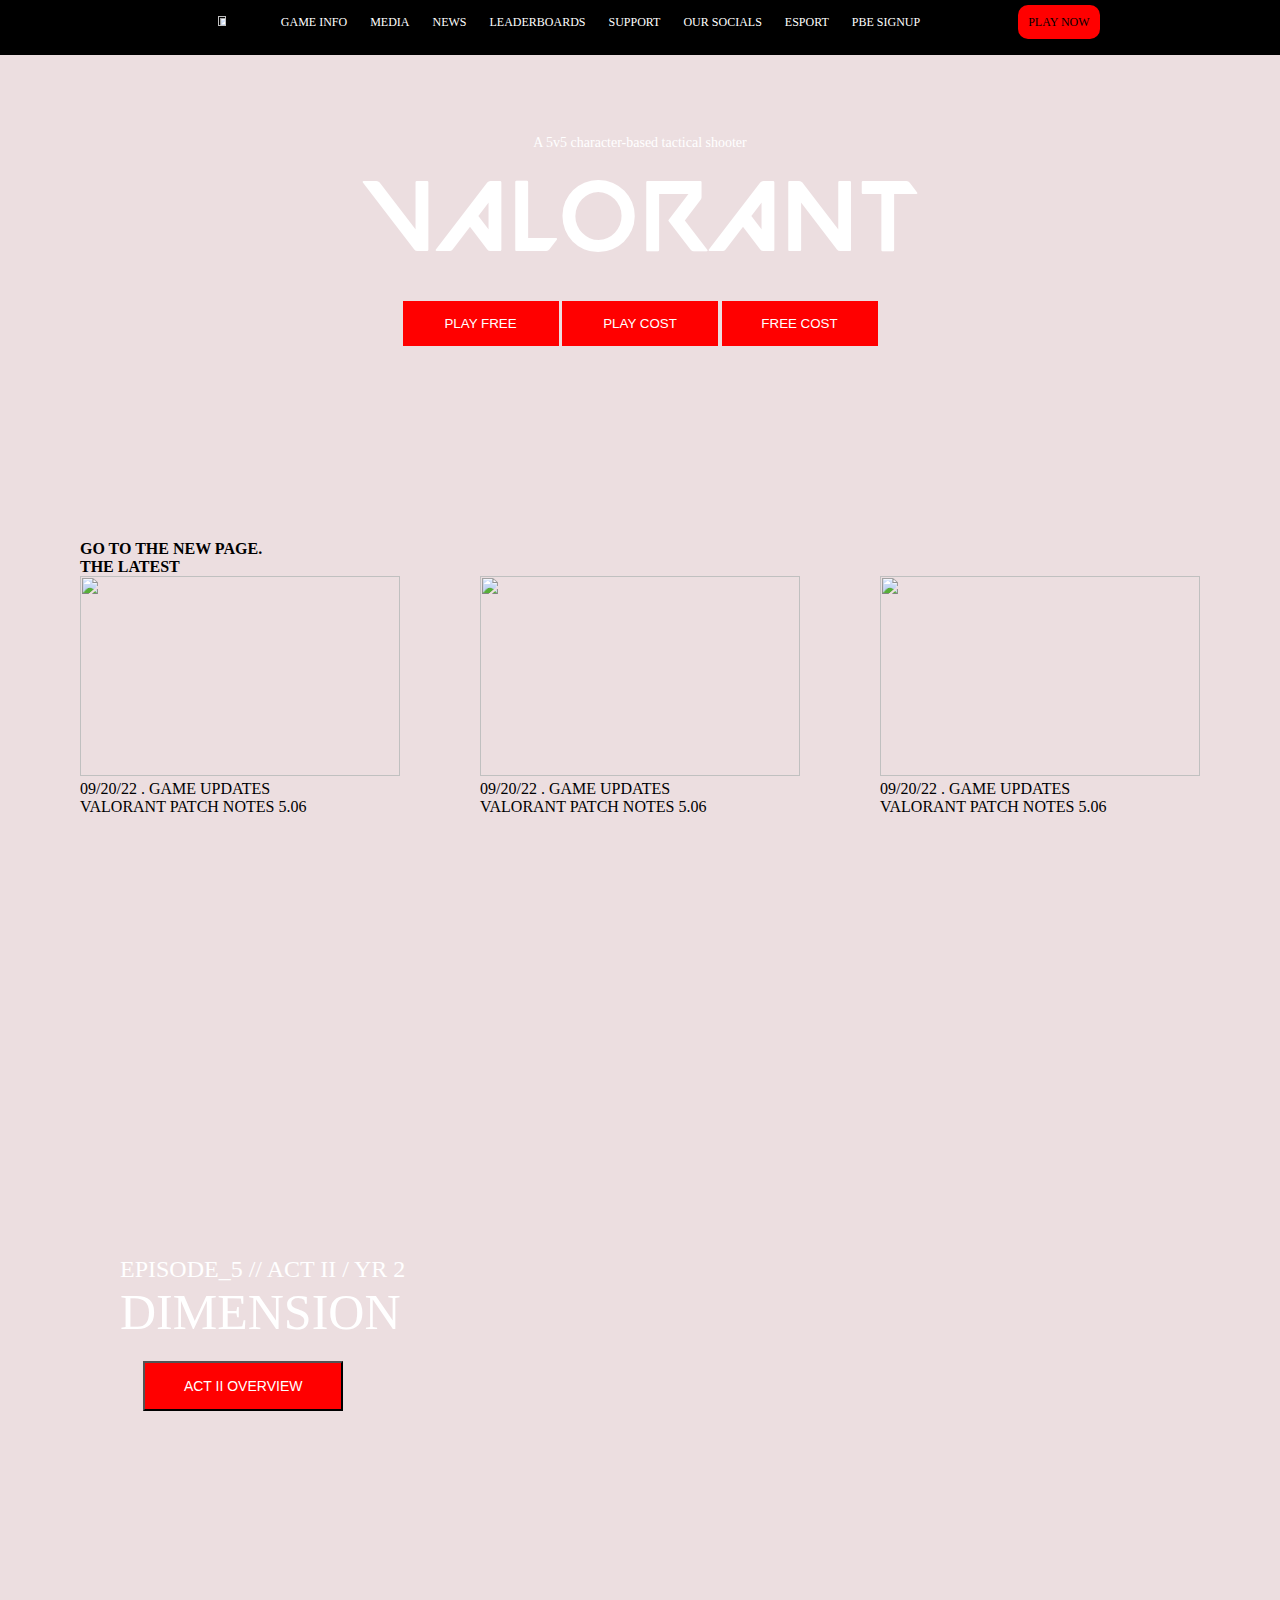
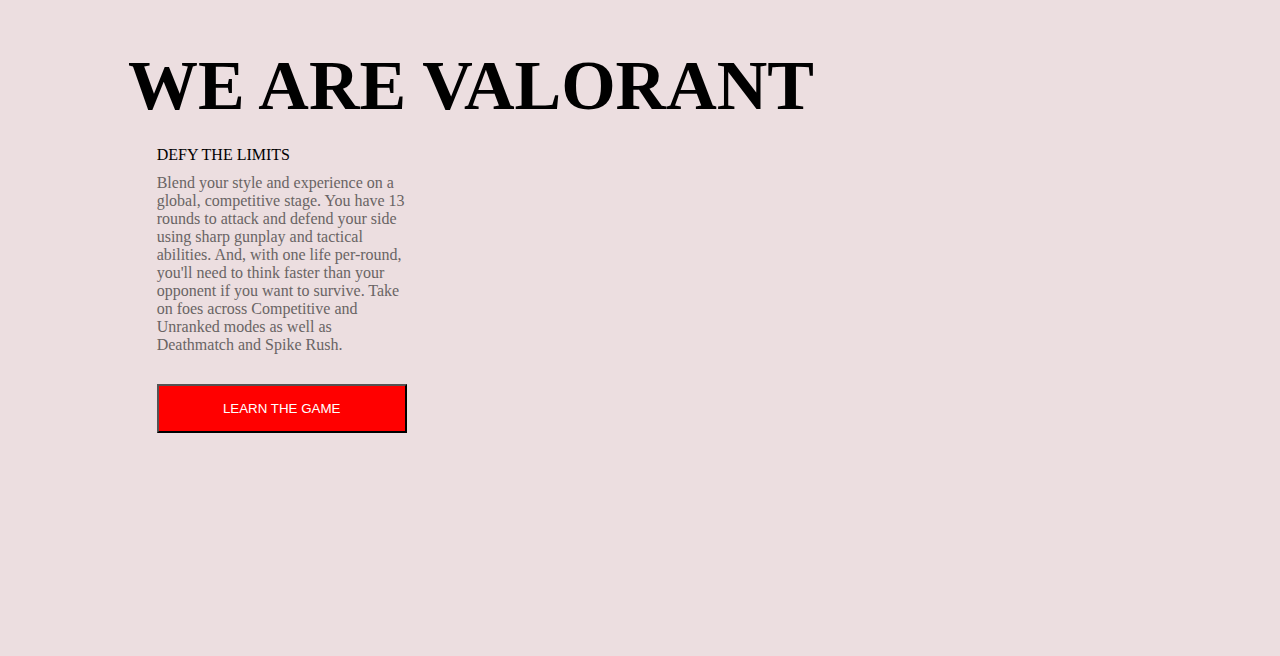
==== index.html @ 2dfd5a9c "first commit" ====
<!DOCTYPE html>
<html lang="en">
<head>
    <link rel="preload" href="VALORANT-Regular.woff2" as="font" type="font/woff2" crossorigin>
    <meta charset="UTF-8">
    <meta http-equiv="X-UA-Compatible" content="IE=edge">
    <meta name="viewport" content="width=device-width, initial-scale=1.0">
    <link rel="Stylesheet" type="text/css" href="Style.css">
    <title>Document</title>
</head>
<script>
    function Neu(x){
        if(x>5){
            console.log(x + " lon hon 5");
        }
        else if(x==5){
            console.log(x + " bang 5");
        }
        else{
            console.log(x + " be hon 5")
        }
    }
    function VongLap(x){
        for(i=0; i<10;i++){
            x=x+i;
        }
        console.log(x)
    }
    function TongAB(x, y){
        console.log(x + y)
    }
    function ChaySo(){
        for(i=1; i<=10; i++){
            console.log(i)
        }
    }
    function InPlayFree(){
        console.log("PLAY FREE")
    }

    function WeAreValorant(){
        document.getElementById("WeAreValorant").innerHTML = "Valorant"
    }
    function LoL(){
        let a6 = "a6 redd";
        document.getElementById("LoL").innerHTML = "Valorant"
        document.getElementById("LoL").setAttribute("class", a6)
    }
    
    function LaL(){
        let a7 = "a6 bluee";
        document.getElementById("LoL").innerHTML = "Lich op le gen"
        document.getElementById("LoL").setAttribute("class", a7)
    }
    function LiL(x){
        let a7 = "a6 bluee";
        let a6 = "a6 redd";
        if(x == 'blue'){
            document.getElementById("LoL").innerHTML = "Lich op le gen"
            document.getElementById("LoL").setAttribute("class", a7)
    }
        else if(x == 'red'){
            document.getElementById("LoL").innerHTML = "Valorant"
            document.getElementById("LoL").setAttribute("class", a6)
        }
        
    }
  
    TongAB(4, 5);
    VongLap(4);
    Neu(4);
    Neu(5);
    Neu(6);
    
</script>
<body>

    <div class="a1">
        <img class ="im" src="https://cdn.shopify.com/s/files/1/0068/7554/5622/t/16/assets/pf-bae99635--image-2.png?v=1625039588&fbclid=IwAR3sOMgdErKgDaQ3oepmZES0bnwy3wEE9MdmssI4sCc_if8v-dpFe0ZxbMs" ></img>
        <a  href="page1.html">GAME INFO</a>
        <a href="page2.html">MEDIA</a>
        <a >NEWS</a>
        <a href ="LeaderBoards.html">LEADERBOARDS</a>
        <a>SUPPORT</a>
        <a >OUR SOCIALS</a>
        <a>ESPORT</a>
        <a>PBE SIGNUP</a>
        <a class="playbutton">PLAY NOW</a>
    </div>
    <div class="a4">
        <div class="a5">A 5v5 character-based tactical shooter</div>
        <div id="LoL" class="a6">VALORANT</div>
        <button onclick="LoL()" class="a7 red">PLAY FREE</button>
        <button onclick="LaL()" class="a7 red">PLAY COST</button>
        <button onclick="LiL('blue')" class="a7 red">FREE COST</button>
    </div>
    <div class="news_section">
        <div class="a9"><b>GO TO THE NEW PAGE.</b></div>
        <div class="thelatest"><b>THE LATEST</b></div>
        <div class="news_container">
            <div class="news" >
                <img src ='https://images.contentstack.io/v3/assets/bltb6530b271fddd0b1/bltebdd1808b9022158/63069115d39eb86e3e1eb0b9/VCT22_RTC_Thumbnails_YT_VAL_01_Jett_LOC_16x9.jpg?auto=webp&disable=upscale&width=488'></img>
                <div class="date">
                    <a>09/20/22 . </a>
                    <a>GAME UPDATES</a>
                </div>
                <div class="title">
                    VALORANT PATCH NOTES 5.06
                </div>
            </div> 

            <div class="news" >
                <img src ='https://images.contentstack.io/v3/assets/bltb6530b271fddd0b1/bltebdd1808b9022158/63069115d39eb86e3e1eb0b9/VCT22_RTC_Thumbnails_YT_VAL_01_Jett_LOC_16x9.jpg?auto=webp&disable=upscale&width=488'></img>
                <div class="date">
                    <a>09/20/22 . </a>
                    <a>GAME UPDATES</a>
                </div>
                <div class="title">
                    VALORANT PATCH NOTES 5.06
                </div>
            </div>

            <div class="news" >
                <img src ='https://images.contentstack.io/v3/assets/bltb6530b271fddd0b1/bltebdd1808b9022158/63069115d39eb86e3e1eb0b9/VCT22_RTC_Thumbnails_YT_VAL_01_Jett_LOC_16x9.jpg?auto=webp&disable=upscale&width=488'></img>
                <div class="date">
                    <a>09/20/22 . </a>
                    <a>GAME UPDATES</a>
                </div>
                <div class="title">
                    VALORANT PATCH NOTES 5.06
                </div>
            </div>
            
        </div>       
    </div>
    <div class="Dimension_Section Dimension_Img">        
            <div class="Dimension_content ">
                <div style="font-size: 24px">EPISODE_5 // ACT II / YR 2</div>
                <div style="font-size: 50px">DIMENSION</div>
                <button class="ButtonOverview">ACT II OVERVIEW</button>
            </div>
    </div>
    
    <div class="AboutTheGame_section">
        <div id="WeAreValorant" class="WeAreValorant"><b>WE ARE VALORANT</b></div>
        <div class="AboutTheGame_container">
            <div class="about">
                <div class="about_title">DEFY THE LIMITS</div>
                <span class="about_content">Blend your style and experience on a global, competitive stage. You have 13 rounds to attack and defend your side using sharp gunplay and tactical abilities. And, with one life per-round, you'll need to think faster than your opponent if you want to survive. Take on foes across Competitive and Unranked modes as well as Deathmatch and Spike Rush.</span>
                <button onclick="WeAreValorant()" class="about_LearnTheGame">LEARN THE GAME</button>
            </div>
            <iframe width="560" height="315" src="https://www.youtube.com/embed/2BYhYUsqX-I" title="YouTube video player" frameborder="0" allow="accelerometer; autoplay; clipboard-write; encrypted-media; gyroscope; picture-in-picture" allowfullscreen></iframe>
        </div>
    </div>
</body>
</html>
---- Style.css ----
@font-face {
    font-family: 'VALORANT';
    src: url('VALORANT-Regular.woff2') format('woff2'),
        url('VALORANT-Regular.woff') format('woff');
    font-weight: normal;
    font-style: normal;
    font-display: swap;
}
body{
    margin: 0px;
    background-color: rgb(236, 222, 224);
}
.a1{
    position: fixed;
    background-color : black;
    padding-top: 15px;
    text-align: center; 
    font-size : 12px;
    height:  40px;
    width: 100%

}

.a1 a {

    color : white;  
    padding: 20px 5px 20px 5px;
    margin-right: 10px;
    text-decoration: none;
}

.a1 a:hover {
    color:orange;

}



.a1 .playbutton{
    color : black;  
    margin-left: 80px;
    padding: 10px 10px 10px 10px;
    text-decoration: none;
    background-color : red;
    border-radius: 10px;
}
.a4{
    height: 300px; 
    padding: 120px;
    text-align: center; 
    font-size : 14px;
    background-image: url('https://images.contentstack.io/v3/assets/bltb6530b271fddd0b1/blt9695da32975f3e85/62cc8547719eb73892495716/VALORANT_ANNO22_SHATTERED_16x9_27s0.jpg');
    background-size: 1290px;
}

.a5{
    color : white;  
    padding: 5px 5px 5px 5px;
    margin: 10px;
    text-decoration: none;
    font-family: 'times new roman';
}

.a6{
    color : white;  
    padding: 5px 5px 20px 5px;
    margin: 0px;
    text-decoration: none;
    font-size : 100px;
    font-family: 'VALORANT';
}
.redd{
    color : red;  
}
.bluee{
    color: blue;
}
.a7{
    color : white;    
    margin-left: auto;
    margin-right: auto;
    padding: 15px 20px 15px 20px;
    text-decoration: none;
    /* background-color : red; */
    width: 15% ;
    border: 0px;
}
.red{
    background-color: red;
}
.a7:hover{
    color : red;     
    background-color : white;
}
.im{
    height: 50%;
    width: 8%;
}



.news_section{
    padding-left: 80px;
    padding-right: 80px;
}

.news_container{
    display: flex;
    justify-content: space-between;
}

.news_container img{
    height: 200px;
    width: 320px;
    /* margin-top: 10px; */
}
.news{

}

.Dimension_Section{
    height: 700px;
}


.Dimension_Img{
    background-image: url("https://images-wixmp-ed30a86b8c4ca887773594c2.wixmp.com/f/fecfc769-eca8-495b-baba-ca4f58048dc7/dfd3x57-fbfa37ec-89f6-47f7-8cae-224a4f47b30d.png?token=eyJ0eXAiOiJKV1QiLCJhbGciOiJIUzI1NiJ9.[base64].DDsXi5SH-R2ZPrQmxH2L4zn0JH_xENWYNExmnpwmZUU");
    background-size: 2400px; 
    
}
.Dimension_content{
    height: 1000px;
    margin-top: 120px;
    padding-left: 120px;
    padding-top :320px;
    text-align: left;
    color: white;
}


.ButtonOverview{
    color : white; 
    margin-top: 20px;   
    margin-left: 2%;
    text-decoration: none;
    background-color : red;
    width: 200px ;
    height: 50px;
    font-size : 14px;
    text-align: center;
}

.ButtonOverview:hover{
    color : white;     
    background-color : rgba(47, 41, 41, 0.193);
}


.AboutTheGame_section{
    
}

#WeAreValorant{
    font-size : 70px;
    margin: 10px 0% 10px 10%;
}

.AboutTheGame_container{
    display: flex;
    justify-content: space-evenly;
}

.about{
    width: 250px;
}

.about_title{
    margin-top: 10px;
    margin-bottom: 10px;
}

.about_content{
    margin-top: 10px;
    margin-bottom: 10px;
    color: rgb(105, 100, 100)
}

.about_LearnTheGame{
    color : white;    
    margin-top: 30px;
    padding: 15px 20px 15px 20px;
    text-decoration: none;
    background-color : red;
    width: 100% ;
    text-align : center;
}

.about_LearnTheGame:hover{
    background-color: black;
}

.a14:hover{
    background-color: black;
}



table{
    text-align: center;
    width: 80%;
    margin: auto;
    border-collapse: collapse;
}
.im2{
    height:10%;
    width: 10%;
}
h6,h1{
    margin :0px; 
}
.td1{
    width: 70%;
}

.BlueText{
    color: blue;
    font-size: 20px;
}
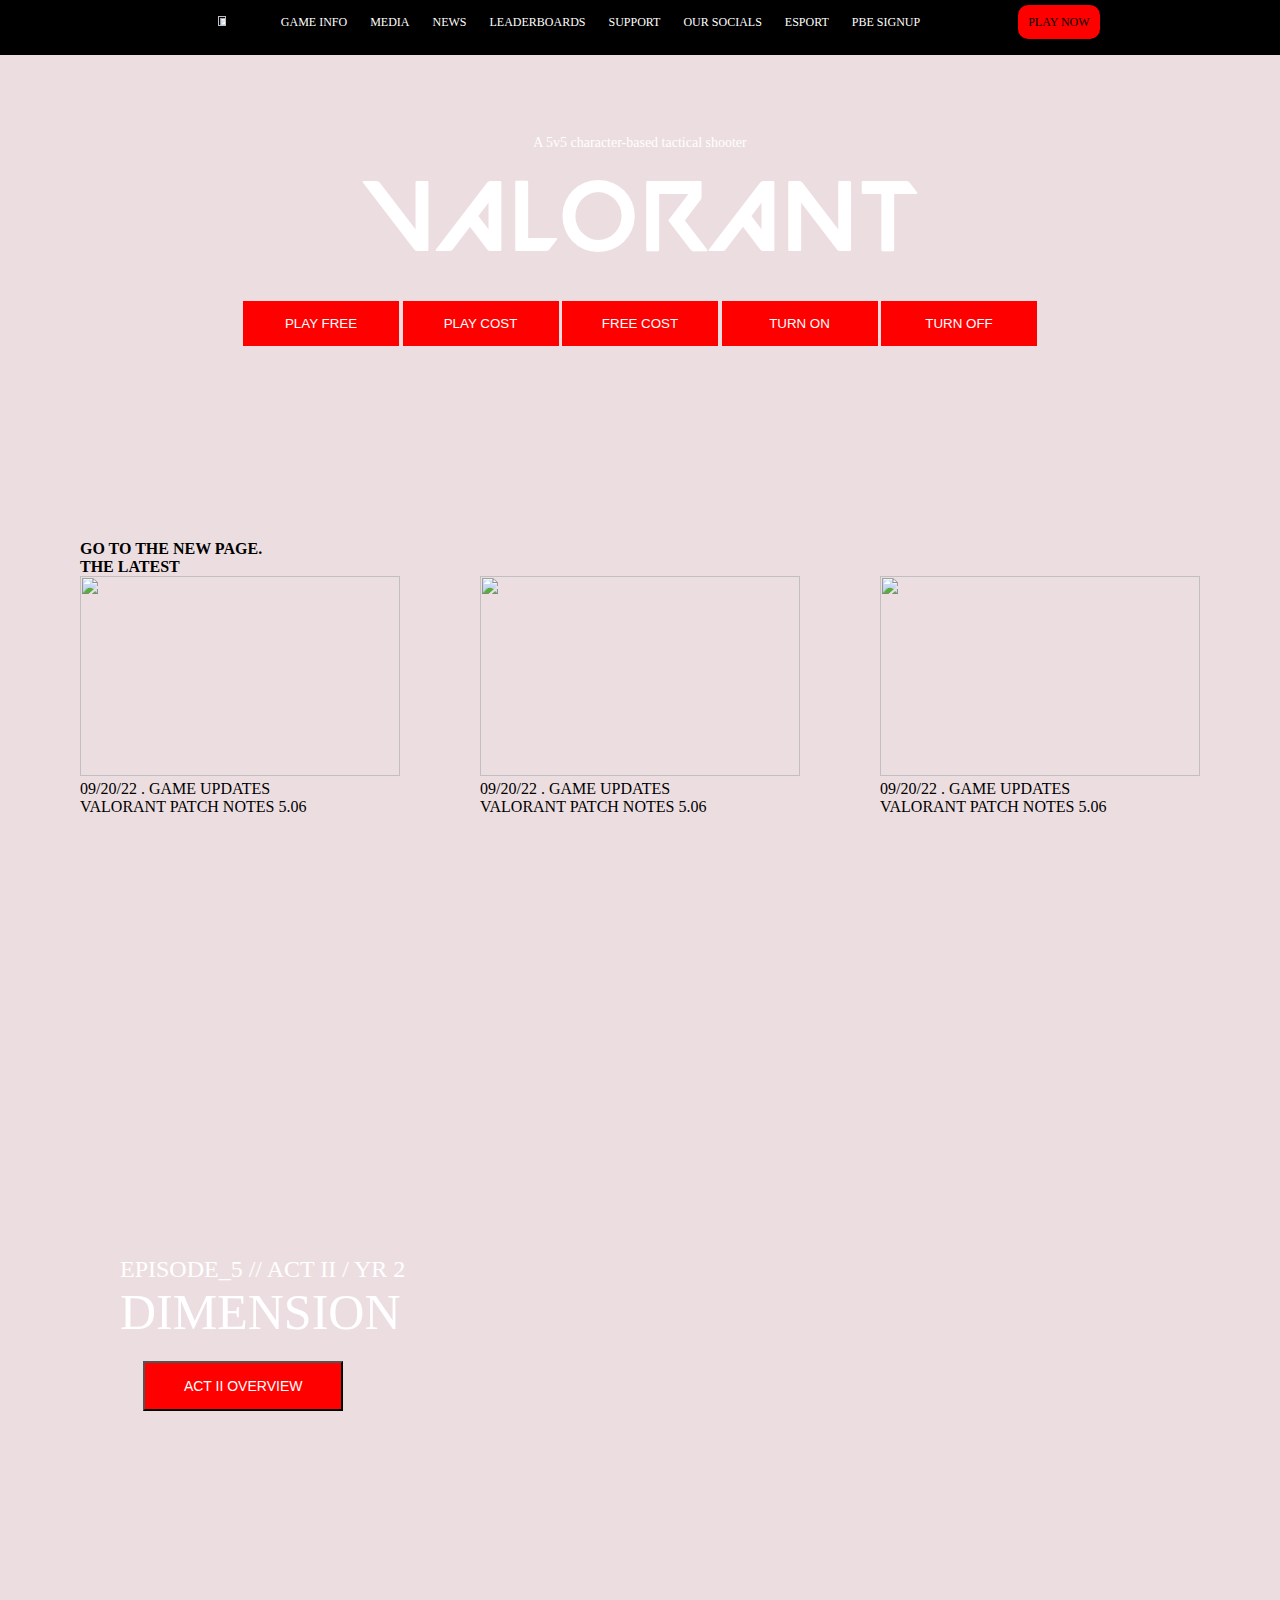
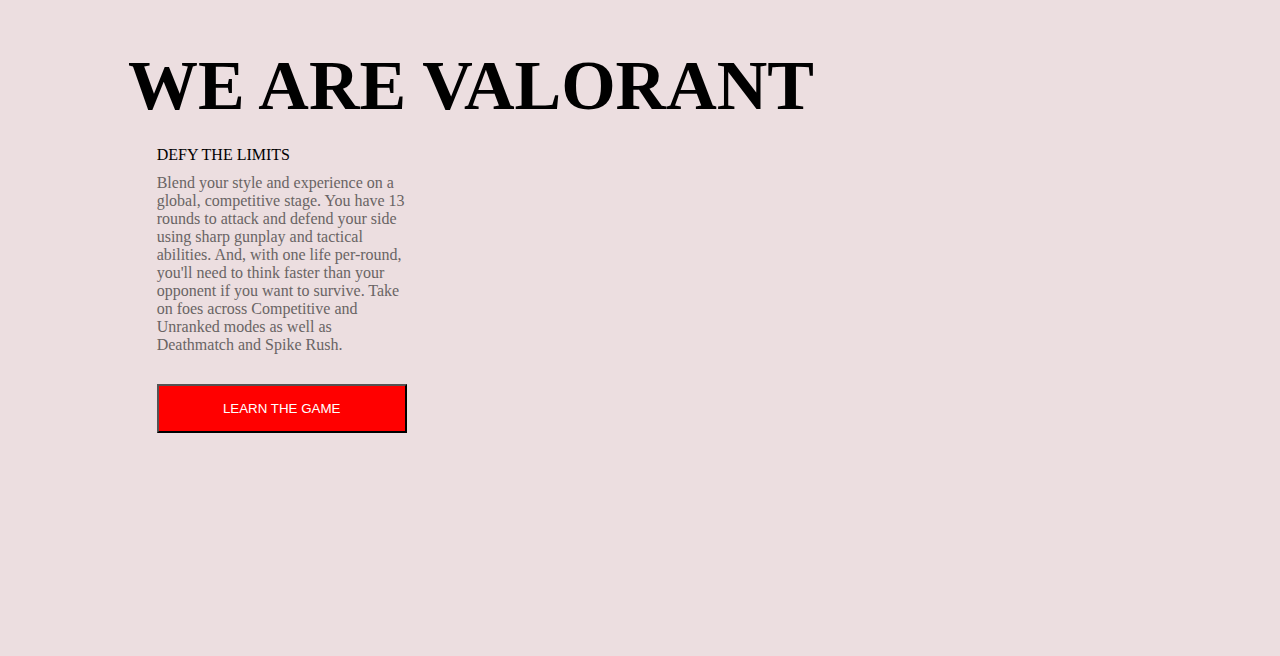
==== commit 51a6332c: "update" ====
--- a/index.html
+++ b/index.html
@@ -45,6 +45,8 @@
         let a6 = "a6 redd";
         document.getElementById("LoL").innerHTML = "Valorant"
         document.getElementById("LoL").setAttribute("class", a6)
+        document.getElementById("LoL").classList.add('a6')
+        document.getElementById("LoL").classList.remove('a7')
     }
     
     function LaL(){
@@ -65,7 +67,18 @@
         }
         
     }
+    function TurnOnAnimation(){
+        document.getElementById("PlayFreeButton").classList.add('PlayFreeAnimation')
+        document.getElementById("PlayCostButton").classList.add('PlayCostAnimation')
+        document.getElementById("FreeCostButton").classList.add('FreeCostAnimation')
+    }
   
+    function TurnOffAnimation(){
+        document.getElementById("PlayFreeButton").classList.remove('PlayFreeAnimation')
+        document.getElementById("PlayCostButton").classList.remove('PlayCostAnimation')
+        document.getElementById("FreeCostButton").classList.remove('FreeCostAnimation')
+    }
+
     TongAB(4, 5);
     VongLap(4);
     Neu(4);
@@ -90,16 +103,18 @@
     <div class="a4">
         <div class="a5">A 5v5 character-based tactical shooter</div>
         <div id="LoL" class="a6">VALORANT</div>
-        <button onclick="LoL()" class="a7 red">PLAY FREE</button>
-        <button onclick="LaL()" class="a7 red">PLAY COST</button>
-        <button onclick="LiL('blue')" class="a7 red">FREE COST</button>
+        <button id="PlayFreeButton" onclick="LoL()" class="a7 red PlayFreeAnimation">PLAY FREE</button>
+        <button id="PlayCostButton"onclick="LaL()" class="a7 red PlayCostAnimation">PLAY COST</button>
+        <button id="FreeCostButton"onclick="LiL('blue')" class="a7 red FreeCostAnimation">FREE COST</button>
+        <button onclick="TurnOnAnimation()" class="a7 red">TURN ON</button>
+        <button onclick="TurnOffAnimation()" class="a7 red">TURN OFF</button>
     </div>
     <div class="news_section">
         <div class="a9"><b>GO TO THE NEW PAGE.</b></div>
         <div class="thelatest"><b>THE LATEST</b></div>
         <div class="news_container">
             <div class="news" >
-                <img src ='https://images.contentstack.io/v3/assets/bltb6530b271fddd0b1/bltebdd1808b9022158/63069115d39eb86e3e1eb0b9/VCT22_RTC_Thumbnails_YT_VAL_01_Jett_LOC_16x9.jpg?auto=webp&disable=upscale&width=488'></img>
+                <img src ='https://media.tenor.com/lTn_Gj0ljzYAAAAd/jett-valorant.gif?fbclid=IwAR3ks5lKIX4Yxv40L2CN-jaXKbOZfR2la_O8aS-JJjOGW16Bb5oK8jWWoyo'></img>
                 <div class="date">
                     <a>09/20/22 . </a>
                     <a>GAME UPDATES</a>
@@ -110,7 +125,7 @@
             </div> 
 
             <div class="news" >
-                <img src ='https://images.contentstack.io/v3/assets/bltb6530b271fddd0b1/bltebdd1808b9022158/63069115d39eb86e3e1eb0b9/VCT22_RTC_Thumbnails_YT_VAL_01_Jett_LOC_16x9.jpg?auto=webp&disable=upscale&width=488'></img>
+                <img width = 200% src ='https://steamuserimages-a.akamaihd.net/ugc/1482199559506861522/A6028E39EE1BB8A29817FD6A163ECD54462889A0/?imw=637&imh=358&ima=fit&impolicy=Letterbox&imcolor=%23000000&letterbox=true&fbclid=IwAR17-kUq7UUX1LXax_gY7CxW3FL1_yMNqlNRk4nFfvRyofE9Q8HfGmcKVvE'></img>
                 <div class="date">
                     <a>09/20/22 . </a>
                     <a>GAME UPDATES</a>
@@ -121,7 +136,7 @@
             </div>
 
             <div class="news" >
-                <img src ='https://images.contentstack.io/v3/assets/bltb6530b271fddd0b1/bltebdd1808b9022158/63069115d39eb86e3e1eb0b9/VCT22_RTC_Thumbnails_YT_VAL_01_Jett_LOC_16x9.jpg?auto=webp&disable=upscale&width=488'></img>
+                <img src ='https://steamuserimages-a.akamaihd.net/ugc/1464185161000055061/745302C2D015802A7947BAF630B6DCF30B08AE31/?imw=637&imh=358&ima=fit&impolicy=Letterbox&imcolor=%23000000&letterbox=true&fbclid=IwAR0EYxpLUVLDkHguMw9npnwtAsUEELNOqPnfIrkDUpk4shJmXvfmygZr55M'></img>
                 <div class="date">
                     <a>09/20/22 . </a>
                     <a>GAME UPDATES</a>
--- a/Style.css
+++ b/Style.css
@@ -83,14 +83,85 @@
     text-decoration: none;
     /* background-color : red; */
     width: 15% ;
+    height: 15%;
+    transition: color 2s, width 2s, height 2s, background-color 2s, border-radius 2s;
     border: 0px;
+    
+    border-radius: 0;
 }
 .red{
     background-color: red;
 }
 .a7:hover{
-    color : red;     
+    color : red;  
+    width : 25%;
+    height : 25%;   
     background-color : white;
+    border-radius: 50%;
+}
+/* @keyframes playfree{
+    25% {background-color:red}
+    50% {background-color:blue}
+    75% {background-color:pink}
+    100% {background-color:yellow}
+} */
+.TurnOnAnimation{
+    animation: playfree 4s infinite;
+}
+.PlayFreeAnimation{
+    animation: PlayFree 4s infinite;
+}
+.PlayCostAnimation{
+    animation: PlayCost 4s infinite;
+}
+.FreeCostAnimation{
+    animation: FreeCost 4s infinite;
+}
+
+
+@keyframes PlayFree{
+    0% {
+        background-color: red;
+        border-radius: 0px
+    }
+    50% {
+        background-color: blue;
+        border-radius: 50%
+    }
+    100%{
+        background-color: red;
+        border-radius: 0px
+    }
+}
+
+@keyframes PlayCost{
+    0% {
+        background-color: blue;
+        border-radius: 0px
+    }
+    50% {
+        background-color: green;
+        border-radius: 50%
+    }
+    100%{
+        background-color: blue;
+        border-radius: 0px
+    }
+}
+
+@keyframes FreeCost{
+    0% {
+        background-color: green;
+        border-radius: 0px
+    }
+    50% {
+        background-color: red;
+        border-radius: 50%
+    }
+    100%{
+        background-color: green;
+        border-radius: 0px
+    }
 }
 .im{
     height: 50%;
@@ -113,6 +184,7 @@
     height: 200px;
     width: 320px;
     /* margin-top: 10px; */
+    object-fit: cover;
 }
 .news{
 
@@ -125,7 +197,8 @@
 
 .Dimension_Img{
     background-image: url("https://images-wixmp-ed30a86b8c4ca887773594c2.wixmp.com/f/fecfc769-eca8-495b-baba-ca4f58048dc7/dfd3x57-fbfa37ec-89f6-47f7-8cae-224a4f47b30d.png?token=eyJ0eXAiOiJKV1QiLCJhbGciOiJIUzI1NiJ9.[base64].DDsXi5SH-R2ZPrQmxH2L4zn0JH_xENWYNExmnpwmZUU");
-    background-size: 2400px; 
+    background-size: 120% 90%;
+    background-repeat: no-repeat; 
     
 }
 .Dimension_content{
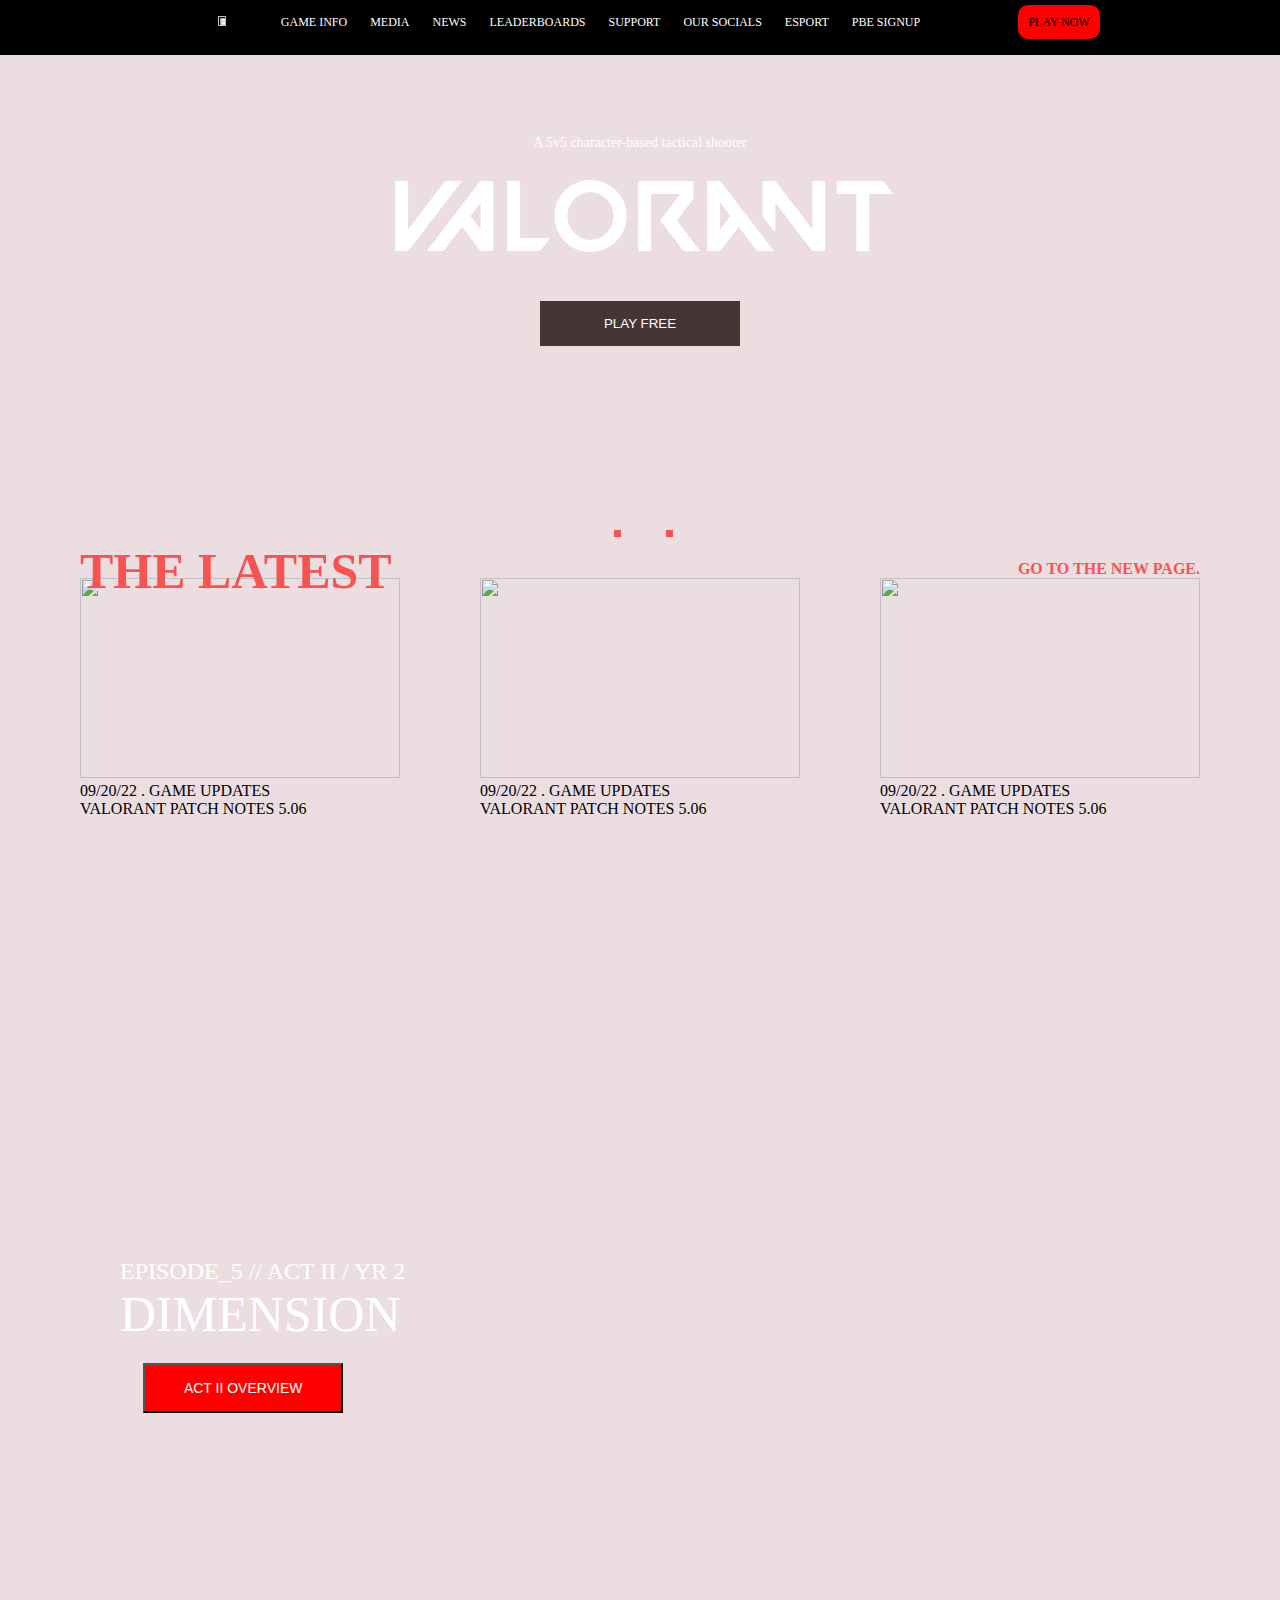
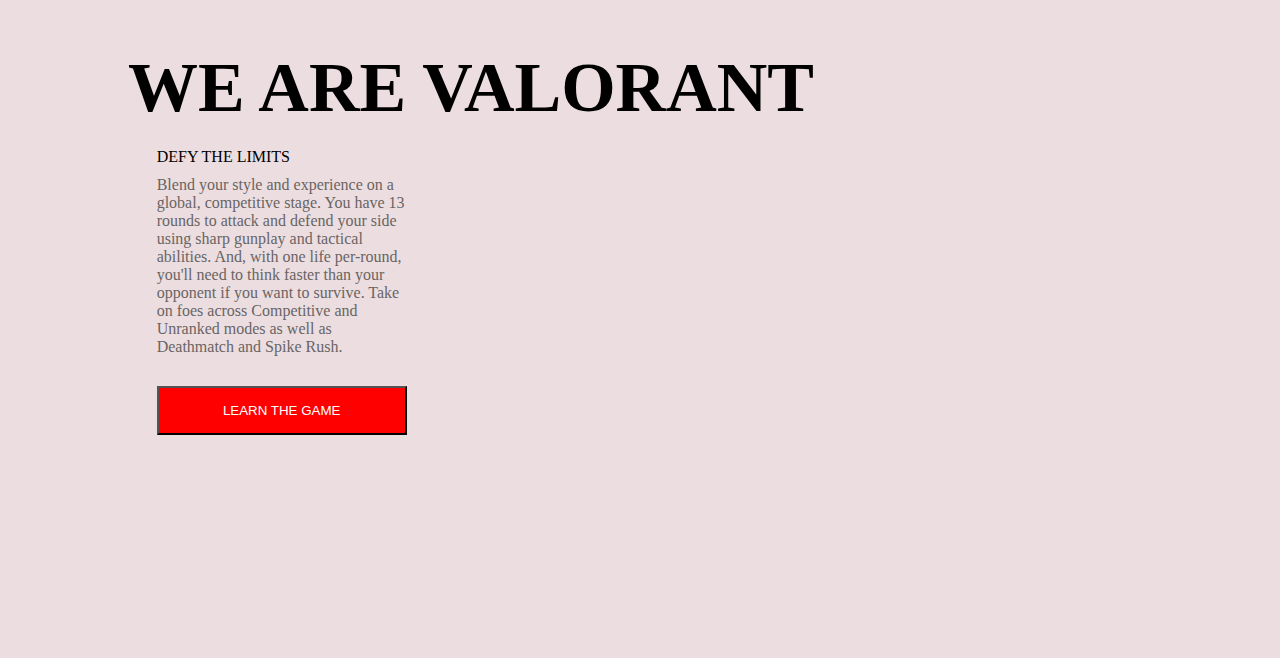
==== commit bf834979: "update" ====
--- a/index.html
+++ b/index.html
@@ -6,7 +6,7 @@
     <meta http-equiv="X-UA-Compatible" content="IE=edge">
     <meta name="viewport" content="width=device-width, initial-scale=1.0">
     <link rel="Stylesheet" type="text/css" href="Style.css">
-    <title>Document</title>
+    <title>VALORANT</title>
 </head>
 <script>
     function Neu(x){
@@ -39,11 +39,11 @@
     }
 
     function WeAreValorant(){
-        document.getElementById("WeAreValorant").innerHTML = "Valorant"
+        document.getElementById("WeAreValorant").innerHTML = "vALORaNT"
     }
     function LoL(){
         let a6 = "a6 redd";
-        document.getElementById("LoL").innerHTML = "Valorant"
+        document.getElementById("LoL").innerHTML = "vALORaNT"
         document.getElementById("LoL").setAttribute("class", a6)
         document.getElementById("LoL").classList.add('a6')
         document.getElementById("LoL").classList.remove('a7')
@@ -100,25 +100,35 @@
         <a>PBE SIGNUP</a>
         <a class="playbutton">PLAY NOW</a>
     </div>
+    <video width="100%"  autoplay muted loop id="myVideo">
+        <source src="https://assets.contentstack.io/v3/assets/bltb6530b271fddd0b1/blt714eaee50b90fc27/62cc7dcc6a8fb133b0ff7e55/VALORANT_ANNO22_SHATTERED_16x9_27s.mp4" type="video/mp4">
+    </video>
+
     <div class="a4">
         <div class="a5">A 5v5 character-based tactical shooter</div>
-        <div id="LoL" class="a6">VALORANT</div>
-        <button id="PlayFreeButton" onclick="LoL()" class="a7 red PlayFreeAnimation">PLAY FREE</button>
-        <button id="PlayCostButton"onclick="LaL()" class="a7 red PlayCostAnimation">PLAY COST</button>
-        <button id="FreeCostButton"onclick="LiL('blue')" class="a7 red FreeCostAnimation">FREE COST</button>
-        <button onclick="TurnOnAnimation()" class="a7 red">TURN ON</button>
-        <button onclick="TurnOffAnimation()" class="a7 red">TURN OFF</button>
+        <div id="LoL" class="a6">vALORaNT</div>
+        <button id="PlayFreeButton" onclick="LoL()" class="a7">
+            <div class="blackPlayFree"></div>
+            <div class="playfree">PLAY FREE</div>
+        </button>
+        </button>
+        <div class="triangle"></div>
     </div>
     <div class="news_section">
         <div class="a9"><b>GO TO THE NEW PAGE.</b></div>
+        <div class="dot1" style="left: 48% "></div>
+        <div class="dot1" style="left: 52% "></div>
         <div class="thelatest"><b>THE LATEST</b></div>
         <div class="news_container">
             <div class="news" >
-                <img src ='https://media.tenor.com/lTn_Gj0ljzYAAAAd/jett-valorant.gif?fbclid=IwAR3ks5lKIX4Yxv40L2CN-jaXKbOZfR2la_O8aS-JJjOGW16Bb5oK8jWWoyo'></img>
+                <img src ='https://media.tenor.com/lTn_Gj0ljzYAAAAd/jett-valorant.gif?fbclid=IwAR3ks5lKIX4Yxv40L2CN-jaXKbOZfR2la_O8aS-JJjOGW16Bb5oK8jWWoyo'>
+                    <div class="HoverNew"></div>
+                </img>
                 <div class="date">
                     <a>09/20/22 . </a>
                     <a>GAME UPDATES</a>
                 </div>
+                
                 <div class="title">
                     VALORANT PATCH NOTES 5.06
                 </div>
--- a/Style.css
+++ b/Style.css
@@ -11,7 +11,8 @@
     background-color: rgb(236, 222, 224);
 }
 .a1{
-    position: fixed;
+    position: fixed; 
+    z-index: 100;
     background-color : black;
     padding-top: 15px;
     text-align: center; 
@@ -44,13 +45,30 @@
     background-color : red;
     border-radius: 10px;
 }
+
+#myVideo{
+    position: absolute;
+    z-index: -1;
+    height: 500px;
+    object-fit: cover;
+}
 .a4{
+    position: relative;
     height: 300px; 
     padding: 120px;
+    padding-bottom: 80px;
     text-align: center; 
     font-size : 14px;
-    background-image: url('https://images.contentstack.io/v3/assets/bltb6530b271fddd0b1/blt9695da32975f3e85/62cc8547719eb73892495716/VALORANT_ANNO22_SHATTERED_16x9_27s0.jpg');
-    background-size: 1290px;
+}
+
+.triangle{
+    position: absolute;
+    bottom: 0px;
+    left: 0;    
+    width:0;
+    height:0;
+    border-right: 50px solid transparent;
+	border-bottom: 50px solid rgb(236, 222, 224);
 }
 
 .a5{
@@ -76,29 +94,45 @@
     color: blue;
 }
 .a7{
-    color : white;    
+    position: relative;
+    color : white;
     margin-left: auto;
     margin-right: auto;
     padding: 15px 20px 15px 20px;
-    text-decoration: none;
-    /* background-color : red; */
-    width: 15% ;
-    height: 15%;
-    transition: color 2s, width 2s, height 2s, background-color 2s, border-radius 2s;
-    border: 0px;
-    
-    border-radius: 0;
-}
+    width:  200px;
+    height: 45px;
+    transition: background-color 1s ;
+    border: none;   
+    background-color:rgb(50, 50, 50); 
+}
+
+.blackPlayFree{
+    background-color: rgb(251, 88, 88);
+    position: absolute;
+    line-height: 45px;
+    top: 0;
+    right: 0;
+    width:  200px;
+    height: 45px;
+    transition: width 1s, height 1s;
+    opacity:0.1;
+}
+
+.a7:hover .blackPlayFree{
+    width:  0;
+}
+
+.playfree{
+    position: relative;
+    z-index: 99;
+}
+
 .red{
     background-color: red;
 }
-.a7:hover{
-    color : red;  
-    width : 25%;
-    height : 25%;   
-    background-color : white;
-    border-radius: 50%;
-}
+/* .a7:hover{
+    background-color : rgb(52, 52, 52); 
+} */
 /* @keyframes playfree{
     25% {background-color:red}
     50% {background-color:blue}
@@ -155,7 +189,7 @@
         border-radius: 0px
     }
     50% {
-        background-color: red;
+        background-color: rgb(247, 83, 83);
         border-radius: 50%
     }
     100%{
@@ -171,8 +205,34 @@
 
 
 .news_section{
+    padding-top: 60px;
+    position: relative;
     padding-left: 80px;
     padding-right: 80px;
+}
+
+.a9{
+    text-align: right;
+    font-size: 16px;
+    color: rgb(247, 83, 83);
+}
+
+.dot1{
+    position: absolute;
+    top: 30px;
+    left : 50%;
+    height:7px;
+    width:7px;
+    background-color: rgb(247, 83, 83);
+}
+
+.thelatest{
+    position: absolute;
+    top:42px;
+    font-size: 50px;
+    color: rgb(247, 83, 83);
+    z-index: 80;
+
 }
 
 .news_container{
@@ -180,14 +240,26 @@
     justify-content: space-between;
 }
 
-.news_container img{
+.news_container .news img{
+    position: relative;
     height: 200px;
     width: 320px;
     /* margin-top: 10px; */
     object-fit: cover;
 }
-.news{
-
+
+.HoverNew{
+    position: absolute;
+    top: 78px;
+    background-color: rgb(247, 83, 83);
+    opacity: 0.5;
+    height: 200px;
+    width: 0px;
+    transition: width 0.3s;
+}
+
+.news_container .news:hover .HoverNew{
+    width: 320px;
 }
 
 .Dimension_Section{
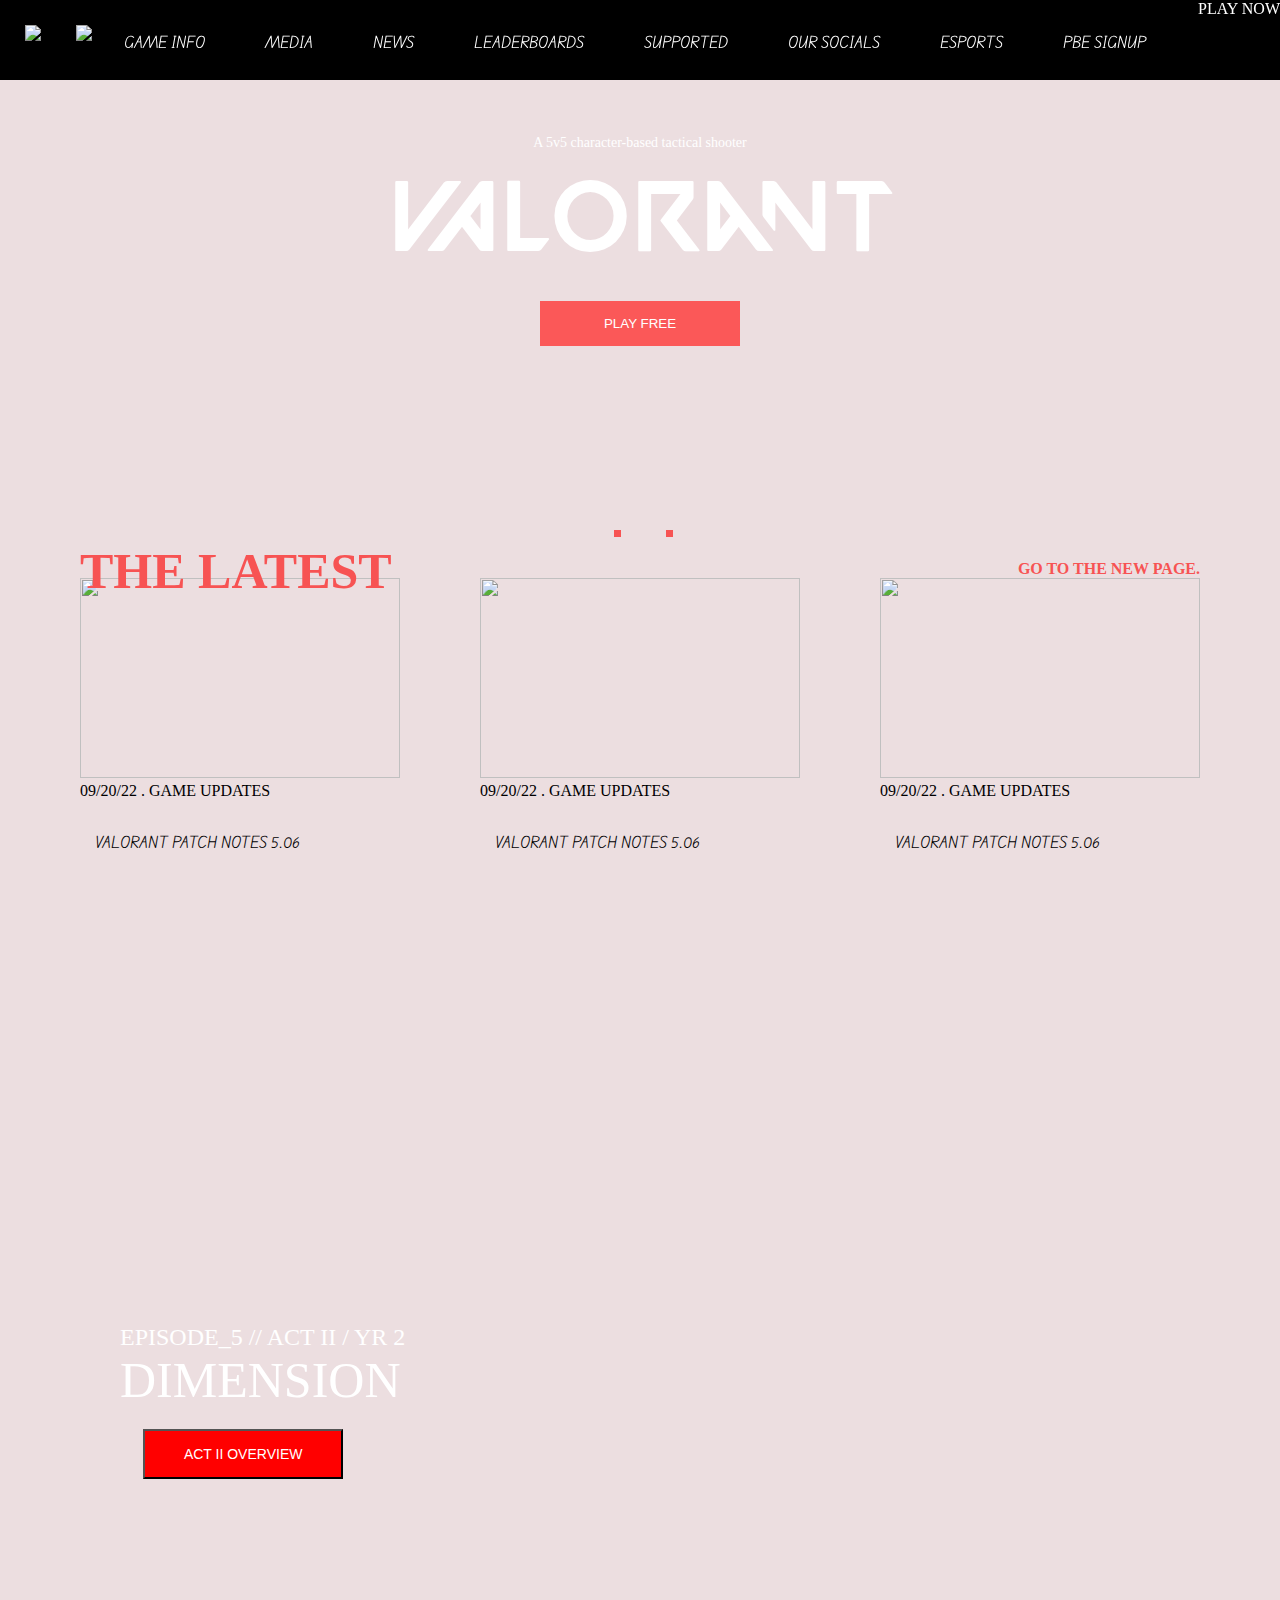
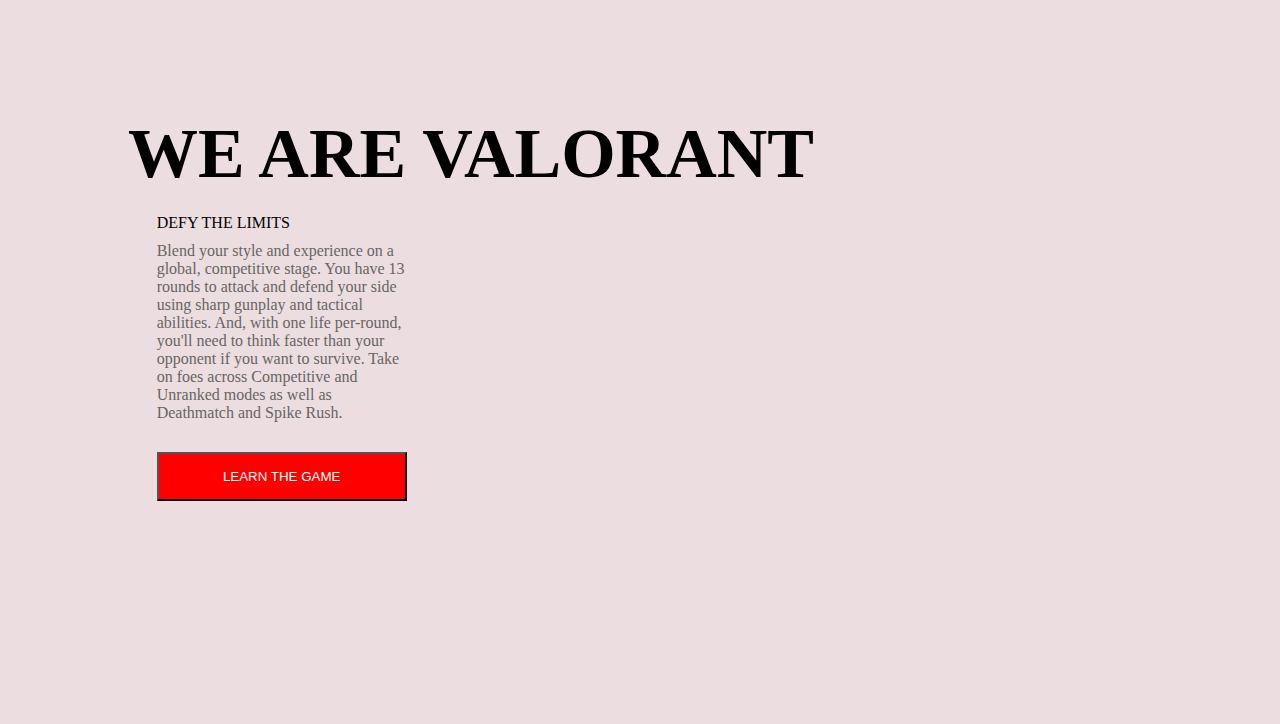
==== commit 889bdff3: "update head" ====
--- a/index.html
+++ b/index.html
@@ -86,20 +86,63 @@
     Neu(6);
     
 </script>
+<header>
+    <div class="left_header">
+        <a><div>
+            <img height="25px" src="https://frikiup.co/wp-content/uploads/2022/02/002_RG_2021_FULL_LOCKUP_OFFWHITE.png">
+        </div></a>
+        <a><div>
+            <img height="30px" src="https://evilgeniuses.gg/wp-content/uploads/2021/06/valorant_white.png">
+        </div></a>
+    </div>
+    
+    <div class ="middle_header">
+        <a href ="#">
+            <div class ="title">GAME INFO</div>
+            <div class="dropdown">
+                <div>AGENTS</div>
+                <div>MAPS</div>
+                <div>ARSENAL</div>
+            </div>
+        </a>
+        <a href ="#">
+            <div class ="title">MEDIA</div>
+            <div class="dropdown"></div>
+        </a>
+        <a href ="#">
+            <div class ="title">NEWS</div>
+            <div class="dropdown"></div>
+        </a>
+        <a href ="#">
+            <div class ="title">LEADERBOARDS</div>
+            <div class="dropdown"></div>
+        </a>
+        <a href ="#">
+            <div class ="title">SUPPORTED</div>
+            <div class="dropdown"></div>
+        </a>
+        <a href ="#">
+            <div class ="title">OUR SOCIALS</div>
+            <div class="dropdown"></div>
+        </a>
+        <a href ="#">
+            <div class ="title">ESPORTS</div>
+            <div class="dropdown"></div>
+        </a>
+        <a href ="#">
+            <div class ="title">PBE SIGNUP</div>
+            <div class="dropdown"></div>
+        </a>
+    </div>
+    <div class="right_header">
+        <a><div></div></a>
+        <a><div>PLAY NOW</div></a>
+    </div>
+    
+</header>
 <body>
 
-    <div class="a1">
-        <img class ="im" src="https://cdn.shopify.com/s/files/1/0068/7554/5622/t/16/assets/pf-bae99635--image-2.png?v=1625039588&fbclid=IwAR3sOMgdErKgDaQ3oepmZES0bnwy3wEE9MdmssI4sCc_if8v-dpFe0ZxbMs" ></img>
-        <a  href="page1.html">GAME INFO</a>
-        <a href="page2.html">MEDIA</a>
-        <a >NEWS</a>
-        <a href ="LeaderBoards.html">LEADERBOARDS</a>
-        <a>SUPPORT</a>
-        <a >OUR SOCIALS</a>
-        <a>ESPORT</a>
-        <a>PBE SIGNUP</a>
-        <a class="playbutton">PLAY NOW</a>
-    </div>
+    
     <video width="100%"  autoplay muted loop id="myVideo">
         <source src="https://assets.contentstack.io/v3/assets/bltb6530b271fddd0b1/blt714eaee50b90fc27/62cc7dcc6a8fb133b0ff7e55/VALORANT_ANNO22_SHATTERED_16x9_27s.mp4" type="video/mp4">
     </video>
--- a/Style.css
+++ b/Style.css
@@ -1,3 +1,4 @@
+@import url('https://fonts.googleapis.com/css2?family=Edu+VIC+WA+NT+Beginner&display=swap');
 @font-face {
     font-family: 'VALORANT';
     src: url('VALORANT-Regular.woff2') format('woff2'),
@@ -10,42 +11,91 @@
     margin: 0px;
     background-color: rgb(236, 222, 224);
 }
-.a1{
-    position: fixed; 
+header{
+    position: fixed;
+    display: flex;
+    justify-content: space-between;
+    background-color: black;
+    height: 80px;
+    width: 100%;
+    color: white;
     z-index: 100;
-    background-color : black;
-    padding-top: 15px;
-    text-align: center; 
-    font-size : 12px;
-    height:  40px;
-    width: 100%
-
-}
-
-.a1 a {
-
-    color : white;  
-    padding: 20px 5px 20px 5px;
+}
+
+.left_header{
+    display: flex;
+    justify-content: space-between;
+}
+
+.left_header div{
+    margin:25px;
     margin-right: 10px;
+}
+
+.left_header div img:hover{
+   cursor: pointer;
+   background-color:red;
+}
+
+
+
+.middle_header{
+    display: flex;
+    justify-content: space-between;
+}
+
+.middle_header a{
+    position: relative;
     text-decoration: none;
-}
-
-.a1 a:hover {
-    color:orange;
-
-}
-
-
-
-.a1 .playbutton{
-    color : black;  
-    margin-left: 80px;
-    padding: 10px 10px 10px 10px;
-    text-decoration: none;
-    background-color : red;
+    color: white;   
+
+ }
+
+
+
+.middle_header a:hover .dropdown{
+    display: block; 
+}
+
+.title{
+    font-family: 'Edu VIC WA NT Beginner';
+    margin: 25px;
+    padding: 7px 15px 7px 15px; 
+    margin-left: 0;
+    margin-right: 30px;
+}
+
+.middle_header .title:hover{
+    background-color:rgb(50, 50, 50);
+    cursor: pointer;
     border-radius: 10px;
 }
 
+.middle_header a .dropdown{
+    display: none;
+    width: 170px;
+    background-color: rgb(28, 27, 27);
+    position: absolute;
+    top: 100%;
+    padding: 20px;
+    border-top: 5px solid rgb(251, 88, 88);
+}
+.middle_header a .dropdown div{
+    color: rgb(171, 170, 170);
+    padding: 10px;
+}
+
+.middle_header a .dropdown div:hover{
+    color: white;
+    background-color: rgba(244, 242, 242, 0.345);  
+}
+
+
+
+.right_header{
+    display: flex;
+    justify-content: space-between;
+}
 #myVideo{
     position: absolute;
     z-index: -1;
@@ -115,7 +165,6 @@
     width:  200px;
     height: 45px;
     transition: width 1s, height 1s;
-    opacity:0.1;
 }
 
 .a7:hover .blackPlayFree{
